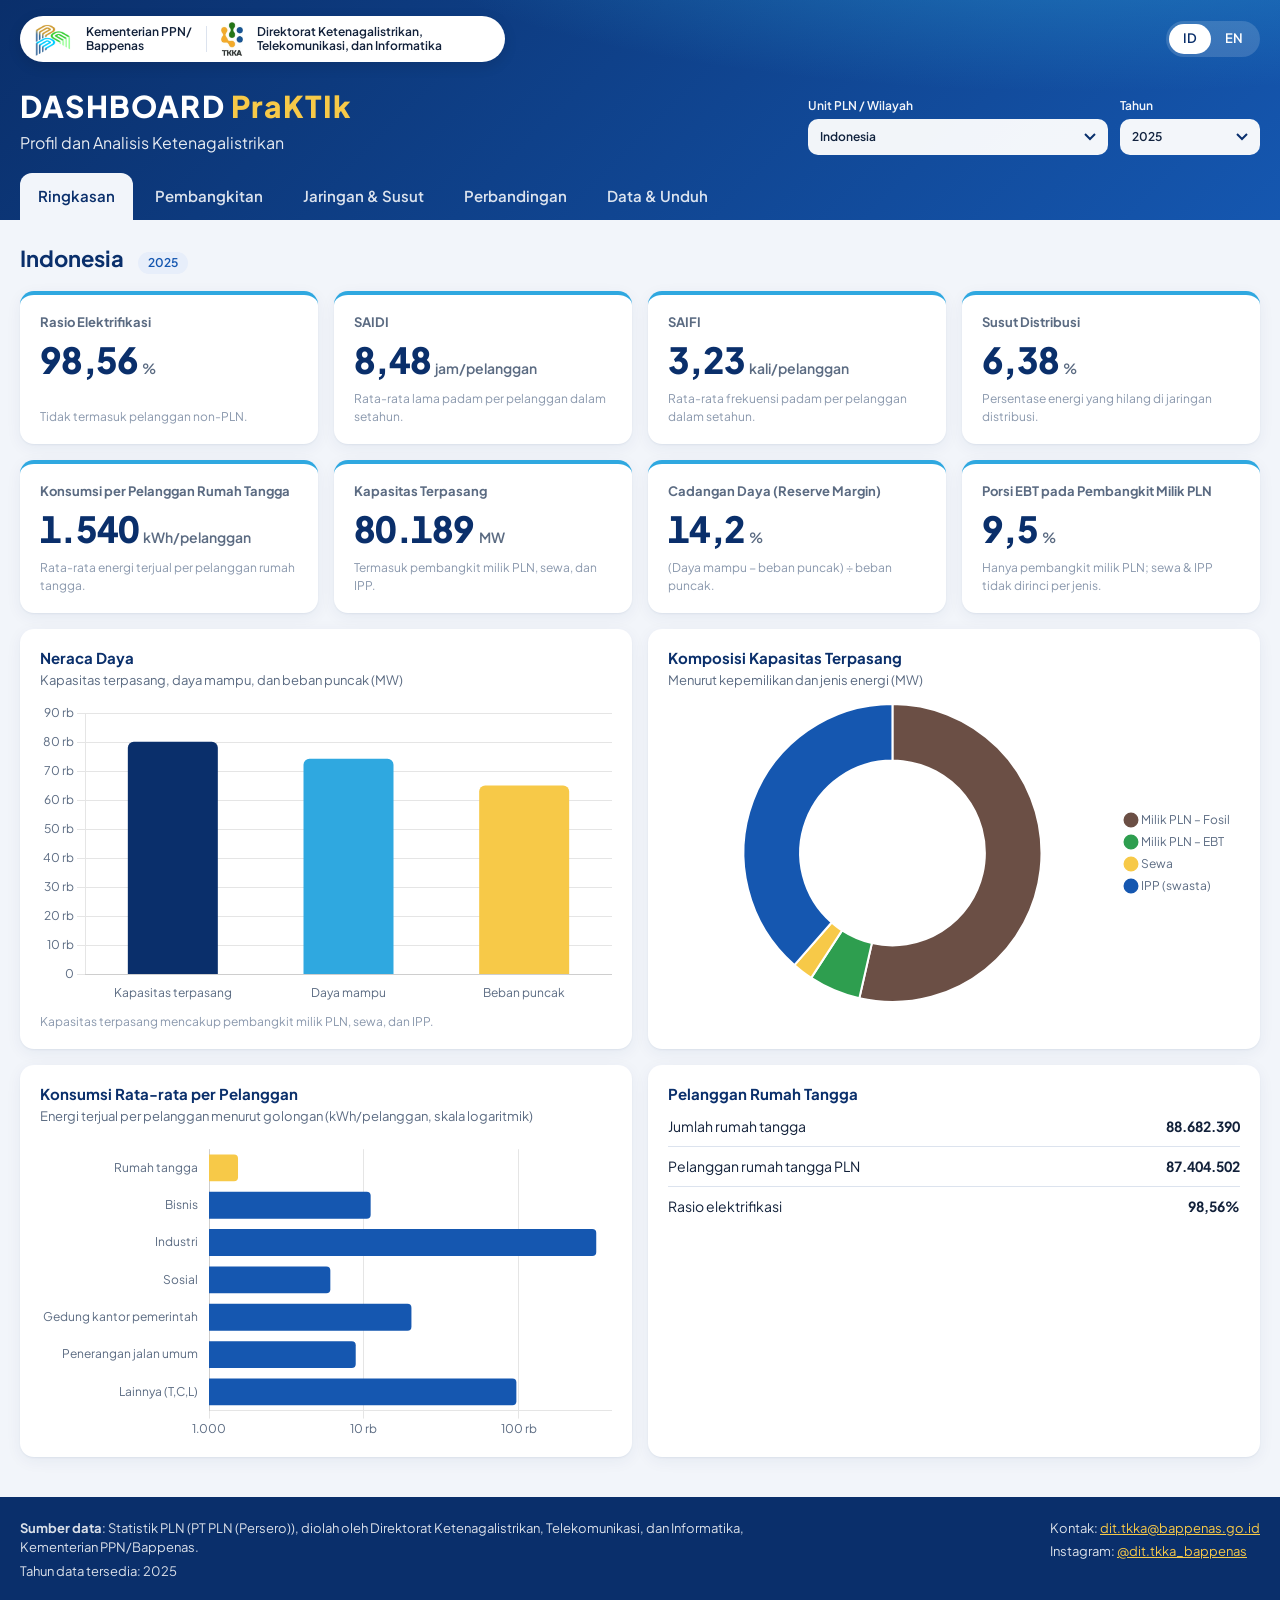
==== index.html @ ed3dcbb4 "Initial dashboard: static rebuild of PraKTIk electricity dashboard Co-Authored-By: Claude Opus 5.5 <" ====
<!doctype html>
<html lang="id">
<head>
  <meta charset="utf-8">
  <meta name="viewport" content="width=device-width, initial-scale=1">
  <title>Dashboard PraKTIk — Profil Ketenagalistrikan</title>
  <meta name="description" content="Dashboard PraKTIk: profil dan analisis ketenagalistrikan Indonesia, Direktorat Ketenagalistrikan, Telekomunikasi, dan Informatika, Kementerian PPN/Bappenas.">
  <link rel="icon" type="image/png" href="assets/img/logo-bappenas-emblem.png">
  <link rel="preconnect" href="https://fonts.googleapis.com">
  <link rel="preconnect" href="https://fonts.gstatic.com" crossorigin>
  <link href="https://fonts.googleapis.com/css2?family=Plus+Jakarta+Sans:wght@400;500;600;700;800&display=swap" rel="stylesheet">
  <link rel="stylesheet" href="assets/css/style.css">
</head>
<body>
  <header class="site-header">
    <div class="wrap">
      <div class="topbar">
        <a class="brand-pill" href="https://www.bappenas.go.id" target="_blank" rel="noopener">
          <img src="assets/img/logo-bappenas-emblem.png" alt="Logo Kementerian PPN/Bappenas">
          <span class="org">Kementerian PPN/<br>Bappenas</span>
          <span class="sep" aria-hidden="true"></span>
          <img src="assets/img/logo-tkka.png" alt="Logo Direktorat TKKA">
          <span class="org" data-i18n="directorate">Direktorat Ketenagalistrikan, Telekomunikasi, dan Informatika</span>
        </a>
        <div class="lang-toggle" role="group" aria-label="Bahasa / Language">
          <button type="button" data-lang="id" aria-pressed="true">ID</button>
          <button type="button" data-lang="en" aria-pressed="false">EN</button>
        </div>
      </div>

      <div class="hero">
        <div>
          <h1>DASHBOARD <span>PraKTIk</span></h1>
          <p data-i18n="subtitle">Profil dan Analisis Ketenagalistrikan</p>
        </div>
        <div class="filters">
          <label><span data-i18n="unit">Unit PLN / Wilayah</span>
            <select id="unitSelect" disabled></select>
          </label>
          <label><span data-i18n="year">Tahun</span>
            <select id="yearSelect" disabled></select>
          </label>
        </div>
      </div>

      <nav class="tabs" role="tablist" aria-label="Menu">
        <button role="tab" data-tab="summary" aria-selected="true" data-i18n="tab_summary">Ringkasan</button>
        <button role="tab" data-tab="generation" aria-selected="false" data-i18n="tab_generation">Pembangkitan</button>
        <button role="tab" data-tab="network" aria-selected="false" data-i18n="tab_network">Jaringan &amp; Susut</button>
        <button role="tab" data-tab="compare" aria-selected="false" data-i18n="tab_compare">Perbandingan</button>
        <button role="tab" data-tab="data" aria-selected="false" data-i18n="tab_data">Data &amp; Unduh</button>
      </nav>
    </div>
  </header>

  <main>
    <div class="wrap">
      <div id="banners"></div>
      <div id="loader" class="loader"><div class="spinner"></div><span data-i18n="loading">Memuat data…</span></div>
      <div id="view" hidden></div>
    </div>
  </main>

  <footer>
    <div class="wrap">
      <div>
        <p><b data-i18n="source_label">Sumber data</b>: <span id="sourceText"></span></p>
        <p id="yearsText"></p>
      </div>
      <div>
        <p><span data-i18n="contact">Kontak</span>: <a id="contactEmail" href="#"></a></p>
        <p>Instagram: <a id="contactIg" href="#" target="_blank" rel="noopener"></a></p>
      </div>
    </div>
  </footer>

  <script src="assets/vendor/read-excel-file.min.js"></script>
  <script src="assets/vendor/chart.umd.min.js"></script>
  <script src="assets/js/config.js"></script>
  <script src="assets/js/i18n.js"></script>
  <script src="assets/js/data.js"></script>
  <script src="assets/js/app.js"></script>
</body>
</html>
---- assets/css/style.css ----
/* Dashboard PraKTIk — gaya tampilan */
:root {
  --navy: #0a2f6b;
  --blue: #1557b0;
  --sky: #2fa8e0;
  --yellow: #f7c948;
  --green: #2e9e4f;
  --gold: #c9992f;

  --bg: #f2f5fa;
  --card: #ffffff;
  --ink: #12213a;
  --muted: #5b6b82;
  --faint: #8a98ad;
  --border: #dce3ee;
  --good: #1e8e4e;
  --bad: #c8382a;
  --good-bg: #e6f5ec;
  --bad-bg: #fbeae7;
  --radius: 14px;
  --shadow: 0 1px 2px rgba(10, 47, 107, 0.06), 0 4px 16px rgba(10, 47, 107, 0.06);
  --font: "Plus Jakarta Sans", system-ui, -apple-system, "Segoe UI", Roboto, sans-serif;
}

* { box-sizing: border-box; }
html { -webkit-text-size-adjust: 100%; }
body {
  margin: 0;
  background: var(--bg);
  color: var(--ink);
  font-family: var(--font);
  font-size: 15px;
  line-height: 1.5;
}
a { color: var(--blue); }
button, select { font: inherit; color: inherit; }
.visually-hidden { position: absolute !important; width: 1px; height: 1px; overflow: hidden; clip: rect(0 0 0 0); white-space: nowrap; }

/* ---------- Header ---------- */
.site-header {
  background:
    radial-gradient(1200px 300px at 85% -40%, rgba(47, 168, 224, 0.55), transparent 60%),
    linear-gradient(135deg, var(--navy) 0%, var(--blue) 100%);
  color: #fff;
  padding: 16px 0 0;
}
.wrap { max-width: 1320px; margin: 0 auto; padding: 0 20px; }
.topbar { display: flex; align-items: center; justify-content: space-between; gap: 12px; flex-wrap: wrap; }
.brand-pill {
  display: flex; align-items: center; gap: 14px;
  background: #fff; color: var(--ink);
  border-radius: 999px; padding: 6px 18px 6px 10px;
  box-shadow: 0 4px 14px rgba(0, 0, 0, 0.12);
  text-decoration: none;
}
.brand-pill img { height: 34px; width: auto; display: block; }
.brand-pill .org { font-size: 12px; line-height: 1.2; font-weight: 600; max-width: 230px; }
.brand-pill .sep { width: 1px; align-self: stretch; background: var(--border); margin: 4px 0; }
.lang-toggle { display: inline-flex; background: rgba(255, 255, 255, 0.15); border-radius: 999px; padding: 3px; }
.lang-toggle button {
  border: 0; background: transparent; color: #fff; padding: 5px 14px; border-radius: 999px;
  cursor: pointer; font-weight: 600; font-size: 13px;
}
.lang-toggle button[aria-pressed="true"] { background: #fff; color: var(--navy); }

.hero { display: flex; justify-content: space-between; align-items: flex-end; gap: 20px; flex-wrap: wrap; padding: 22px 0 18px; }
.hero h1 { margin: 0; font-size: 30px; letter-spacing: 0.04em; font-weight: 800; }
.hero h1 span { color: var(--yellow); }
.hero p { margin: 2px 0 0; opacity: 0.9; font-size: 16px; }

.filters { display: flex; gap: 12px; flex-wrap: wrap; }
.filters label { display: flex; flex-direction: column; font-size: 12px; font-weight: 600; opacity: 0.95; gap: 4px; }
.filters select {
  min-width: 140px; max-width: 100%;
  border: 0; border-radius: 10px; padding: 9px 34px 9px 12px;
  background: #fff url("data:image/svg+xml,%3Csvg xmlns='http://www.w3.org/2000/svg' width='12' height='8'%3E%3Cpath d='M1 1l5 5 5-5' fill='none' stroke='%230a2f6b' stroke-width='2'/%3E%3C/svg%3E") no-repeat right 12px center;
  appearance: none; color: var(--ink); font-weight: 600; cursor: pointer;
}
#unitSelect { min-width: 300px; }

.tabs { display: flex; gap: 4px; overflow-x: auto; scrollbar-width: none; }
.tabs::-webkit-scrollbar { display: none; }
.tabs button {
  border: 0; background: transparent; color: rgba(255, 255, 255, 0.85);
  padding: 12px 18px; border-radius: 12px 12px 0 0; cursor: pointer; font-weight: 600; white-space: nowrap;
}
.tabs button:hover { color: #fff; background: rgba(255, 255, 255, 0.08); }
.tabs button[aria-selected="true"] { background: var(--bg); color: var(--navy); }

/* ---------- Main ---------- */
main { padding: 22px 0 40px; }
.context-line { display: flex; flex-wrap: wrap; align-items: baseline; gap: 6px 14px; margin-bottom: 16px; }
.context-line h2 { margin: 0; font-size: 22px; color: var(--navy); }
.context-line .meta { color: var(--muted); font-size: 14px; }
.chip { display: inline-block; font-size: 12px; font-weight: 600; padding: 2px 10px; border-radius: 999px; background: #e7eefa; color: var(--blue); }

.grid { display: grid; gap: 16px; }
.kpis { grid-template-columns: repeat(4, minmax(0, 1fr)); }
.cols-2 { grid-template-columns: repeat(2, minmax(0, 1fr)); }
.cols-3 { grid-template-columns: repeat(3, minmax(0, 1fr)); }
.span-2 { grid-column: span 2; }
.mt { margin-top: 16px; }

.card {
  background: var(--card); border-radius: var(--radius); box-shadow: var(--shadow);
  padding: 18px 20px; min-width: 0; position: relative;
}
.card h3 { margin: 0 0 2px; font-size: 15px; color: var(--navy); }
.card .sub { margin: 0 0 12px; color: var(--muted); font-size: 13px; }
.card .foot { margin: 10px 0 0; font-size: 12px; color: var(--faint); }

/* KPI card */
.kpi { display: flex; flex-direction: column; border-top: 4px solid var(--sky); }
.kpi.good { border-top-color: var(--good); }
.kpi.bad { border-top-color: var(--bad); }
.kpi .label { font-size: 13px; font-weight: 700; color: var(--muted); text-transform: none; }
.kpi .value { font-size: 36px; font-weight: 800; letter-spacing: -0.02em; line-height: 1.1; margin: 8px 0 2px; color: var(--navy); font-variant-numeric: tabular-nums; }
.kpi.good .value { color: var(--good); }
.kpi.bad .value { color: var(--bad); }
.kpi .unit { font-size: 14px; font-weight: 600; color: var(--muted); margin-left: 4px; letter-spacing: 0; }
.kpi .compare { font-size: 13px; color: var(--muted); display: flex; flex-wrap: wrap; gap: 6px; align-items: center; }
.kpi .badge { font-size: 11px; font-weight: 700; padding: 1px 8px; border-radius: 999px; }
.kpi.good .badge { background: var(--good-bg); color: var(--good); }
.kpi.bad .badge { background: var(--bad-bg); color: var(--bad); }
.kpi .note { margin-top: auto; padding-top: 8px; font-size: 12px; color: var(--faint); }
.kpi .alert { margin-top: 8px; font-size: 12px; background: #fff7e0; border-left: 3px solid var(--yellow); padding: 6px 8px; border-radius: 6px; color: #6b5200; }
.kpi .na { font-size: 15px; color: var(--faint); margin: 14px 0 6px; font-weight: 600; }

.chart-box { position: relative; height: 300px; }
.chart-box.tall { height: 420px; }
.chart-box.short { height: 240px; }

.empty {
  display: flex; align-items: center; justify-content: center; text-align: center;
  min-height: 160px; color: var(--faint); font-size: 14px; padding: 20px;
  border: 1.5px dashed var(--border); border-radius: 10px;
}

.stat-list { list-style: none; margin: 0; padding: 0; }
.stat-list li { display: flex; justify-content: space-between; gap: 12px; padding: 9px 0; border-bottom: 1px solid var(--border); font-size: 14px; }
.stat-list li:last-child { border-bottom: 0; }
.stat-list b { font-variant-numeric: tabular-nums; }

/* Compare tab */
.toolbar { display: flex; gap: 12px; flex-wrap: wrap; align-items: end; margin-bottom: 12px; }
.toolbar label { display: flex; flex-direction: column; font-size: 12px; font-weight: 600; color: var(--muted); gap: 4px; }
.toolbar select, .btn {
  border: 1px solid var(--border); border-radius: 10px; padding: 8px 12px; background: #fff; cursor: pointer;
}
.btn { font-weight: 600; color: var(--navy); text-decoration: none; display: inline-flex; gap: 6px; align-items: center; }
.btn:hover { border-color: var(--blue); }
.btn.primary { background: var(--blue); color: #fff; border-color: var(--blue); }

.map-placeholder {
  background: linear-gradient(135deg, #eef4fc, #f7fafd);
  border: 1.5px dashed #b9cbe6; border-radius: var(--radius); padding: 22px; color: var(--muted); font-size: 14px;
}
.map-placeholder h3 { color: var(--navy); }

/* Data tab */
.table-wrap { overflow: auto; max-height: 560px; border: 1px solid var(--border); border-radius: 10px; }
table.data { border-collapse: collapse; width: 100%; font-size: 13px; }
table.data th, table.data td { padding: 7px 10px; border-bottom: 1px solid var(--border); white-space: nowrap; }
table.data th { position: sticky; top: 0; background: #f6f8fc; text-align: left; font-weight: 700; color: var(--navy); z-index: 1; vertical-align: bottom; white-space: normal; min-width: 90px; }
table.data th small { display: block; color: var(--faint); font-weight: 500; }
table.data td.num { text-align: right; font-variant-numeric: tabular-nums; }
table.data tr.total td { font-weight: 700; background: #f3f7ff; }
table.data tr.province td:first-child { padding-left: 24px; color: var(--muted); }
table.data tr.selected td { background: #fff7dc; }

/* Banners & loader */
.banner { border-radius: 10px; padding: 10px 14px; margin-bottom: 16px; font-size: 14px; }
.banner.warn { background: #fff7e0; border: 1px solid #f3dc8f; color: #6b5200; }
.banner.error { background: var(--bad-bg); border: 1px solid #f0c2bb; color: #7d1f15; }
.banner details summary { cursor: pointer; font-weight: 600; }
.loader { padding: 80px 0; text-align: center; color: var(--muted); }
.spinner { width: 36px; height: 36px; border: 4px solid #d6e2f5; border-top-color: var(--blue); border-radius: 50%; margin: 0 auto 12px; animation: spin 0.9s linear infinite; }
@keyframes spin { to { transform: rotate(360deg); } }

/* Footer */
footer { background: var(--navy); color: rgba(255, 255, 255, 0.85); font-size: 13px; padding: 22px 0; }
footer a { color: var(--yellow); }
footer .wrap { display: flex; justify-content: space-between; gap: 18px; flex-wrap: wrap; }
footer p { margin: 0 0 4px; max-width: 760px; }

/* ---------- Responsive ---------- */
@media (max-width: 1100px) {
  .kpis { grid-template-columns: repeat(2, minmax(0, 1fr)); }
  .cols-3 { grid-template-columns: repeat(2, minmax(0, 1fr)); }
}
@media (max-width: 760px) {
  .wrap { padding: 0 16px; }
  .cols-2, .cols-3 { grid-template-columns: minmax(0, 1fr); }
  .span-2 { grid-column: auto; }
  .hero h1 { font-size: 24px; }
  .filters, .filters label, .filters select, #unitSelect { width: 100%; min-width: 0; }
  .brand-pill .org { display: none; }
  .kpi .value { font-size: 30px; }
  .chart-box.tall { height: 520px; }
}
@media (max-width: 420px) {
  .kpis { grid-template-columns: minmax(0, 1fr); }
}
@media print {
  .tabs, .lang-toggle, .toolbar, footer { display: none; }
  .site-header { background: var(--navy); -webkit-print-color-adjust: exact; print-color-adjust: exact; }
}
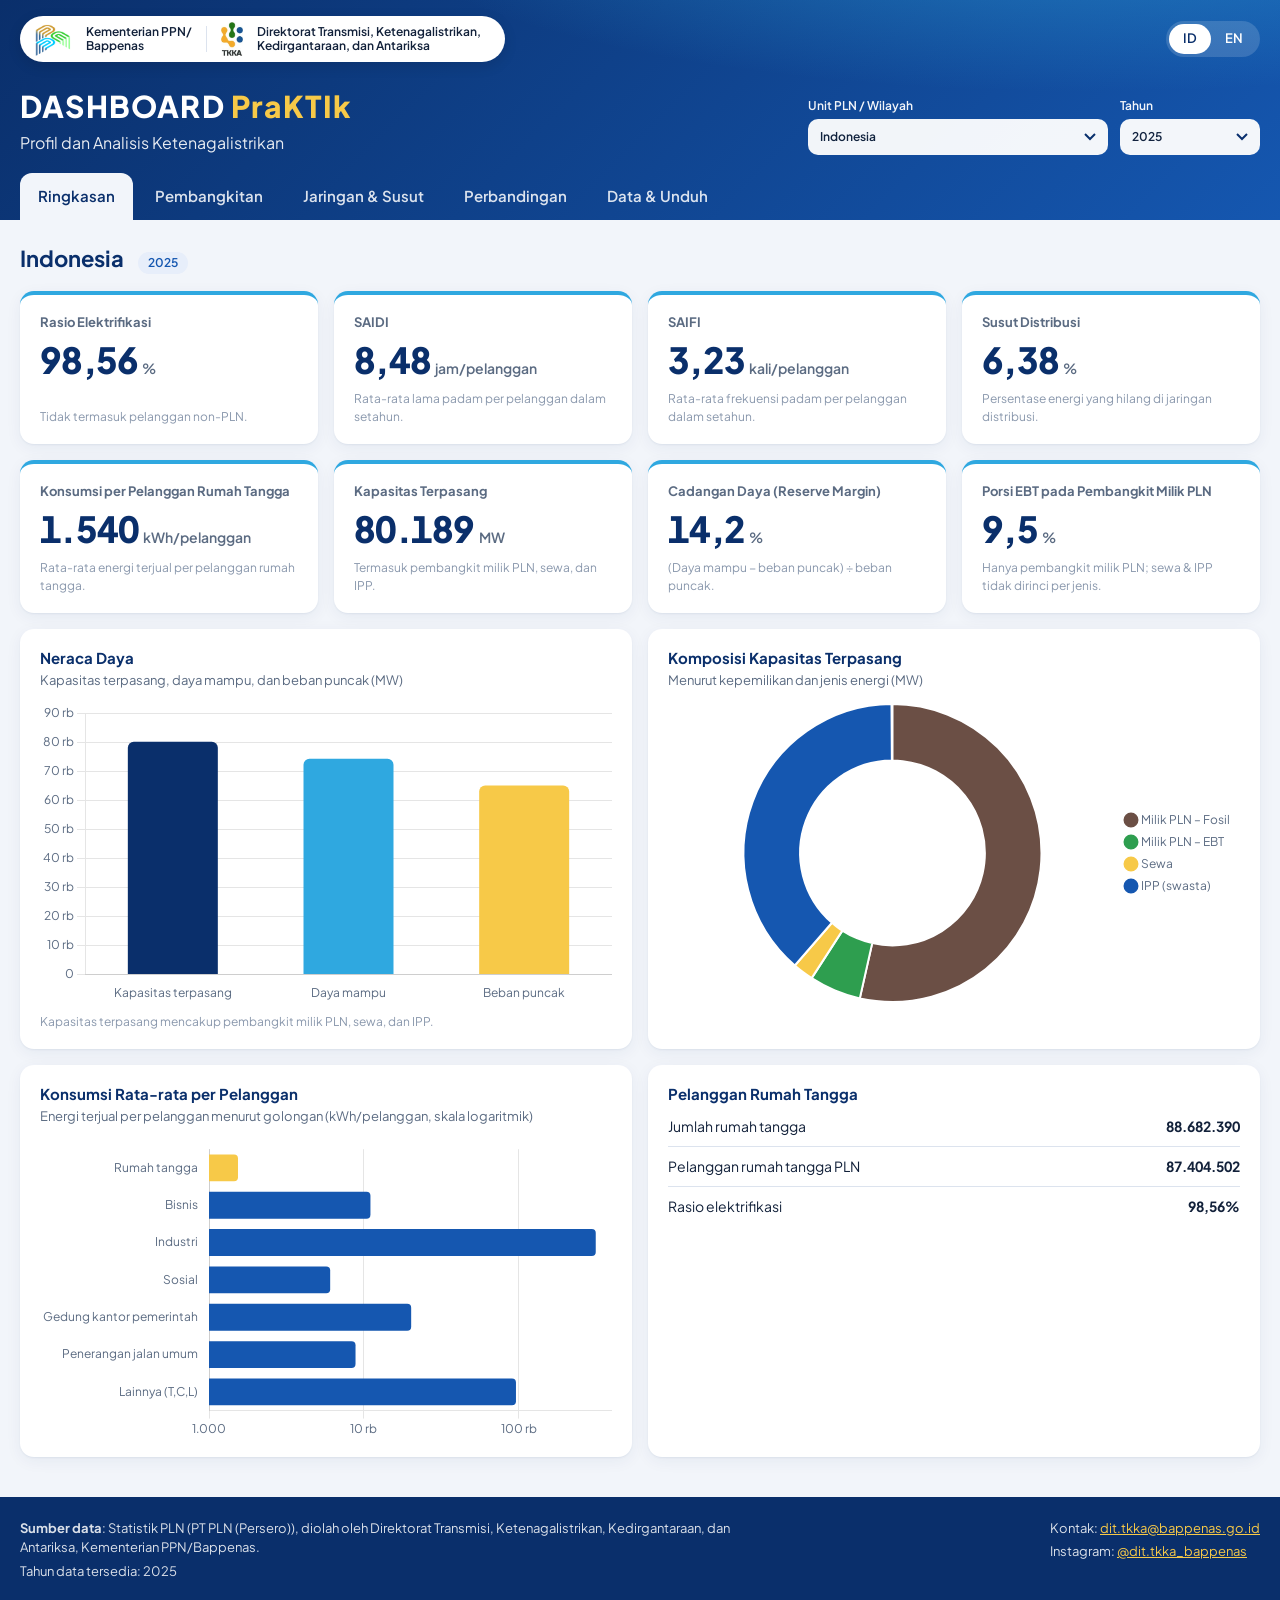
==== commit 4a9e19c4: "Correct directorate name: Transmisi, Ketenagalistrikan, Kedirgantaraan, dan Antariksa (TEA) Co-Autho" ====
--- a/index.html
+++ b/index.html
@@ -4,7 +4,7 @@
   <meta charset="utf-8">
   <meta name="viewport" content="width=device-width, initial-scale=1">
   <title>Dashboard PraKTIk — Profil Ketenagalistrikan</title>
-  <meta name="description" content="Dashboard PraKTIk: profil dan analisis ketenagalistrikan Indonesia, Direktorat Ketenagalistrikan, Telekomunikasi, dan Informatika, Kementerian PPN/Bappenas.">
+  <meta name="description" content="Dashboard PraKTIk: profil dan analisis ketenagalistrikan Indonesia, Direktorat Transmisi, Ketenagalistrikan, Kedirgantaraan, dan Antariksa, Kementerian PPN/Bappenas.">
   <link rel="icon" type="image/png" href="assets/img/logo-bappenas-emblem.png">
   <link rel="preconnect" href="https://fonts.googleapis.com">
   <link rel="preconnect" href="https://fonts.gstatic.com" crossorigin>
@@ -20,7 +20,7 @@
           <span class="org">Kementerian PPN/<br>Bappenas</span>
           <span class="sep" aria-hidden="true"></span>
           <img src="assets/img/logo-tkka.png" alt="Logo Direktorat TKKA">
-          <span class="org" data-i18n="directorate">Direktorat Ketenagalistrikan, Telekomunikasi, dan Informatika</span>
+          <span class="org" data-i18n="directorate">Direktorat Transmisi, Ketenagalistrikan, Kedirgantaraan, dan Antariksa</span>
         </a>
         <div class="lang-toggle" role="group" aria-label="Bahasa / Language">
           <button type="button" data-lang="id" aria-pressed="true">ID</button>
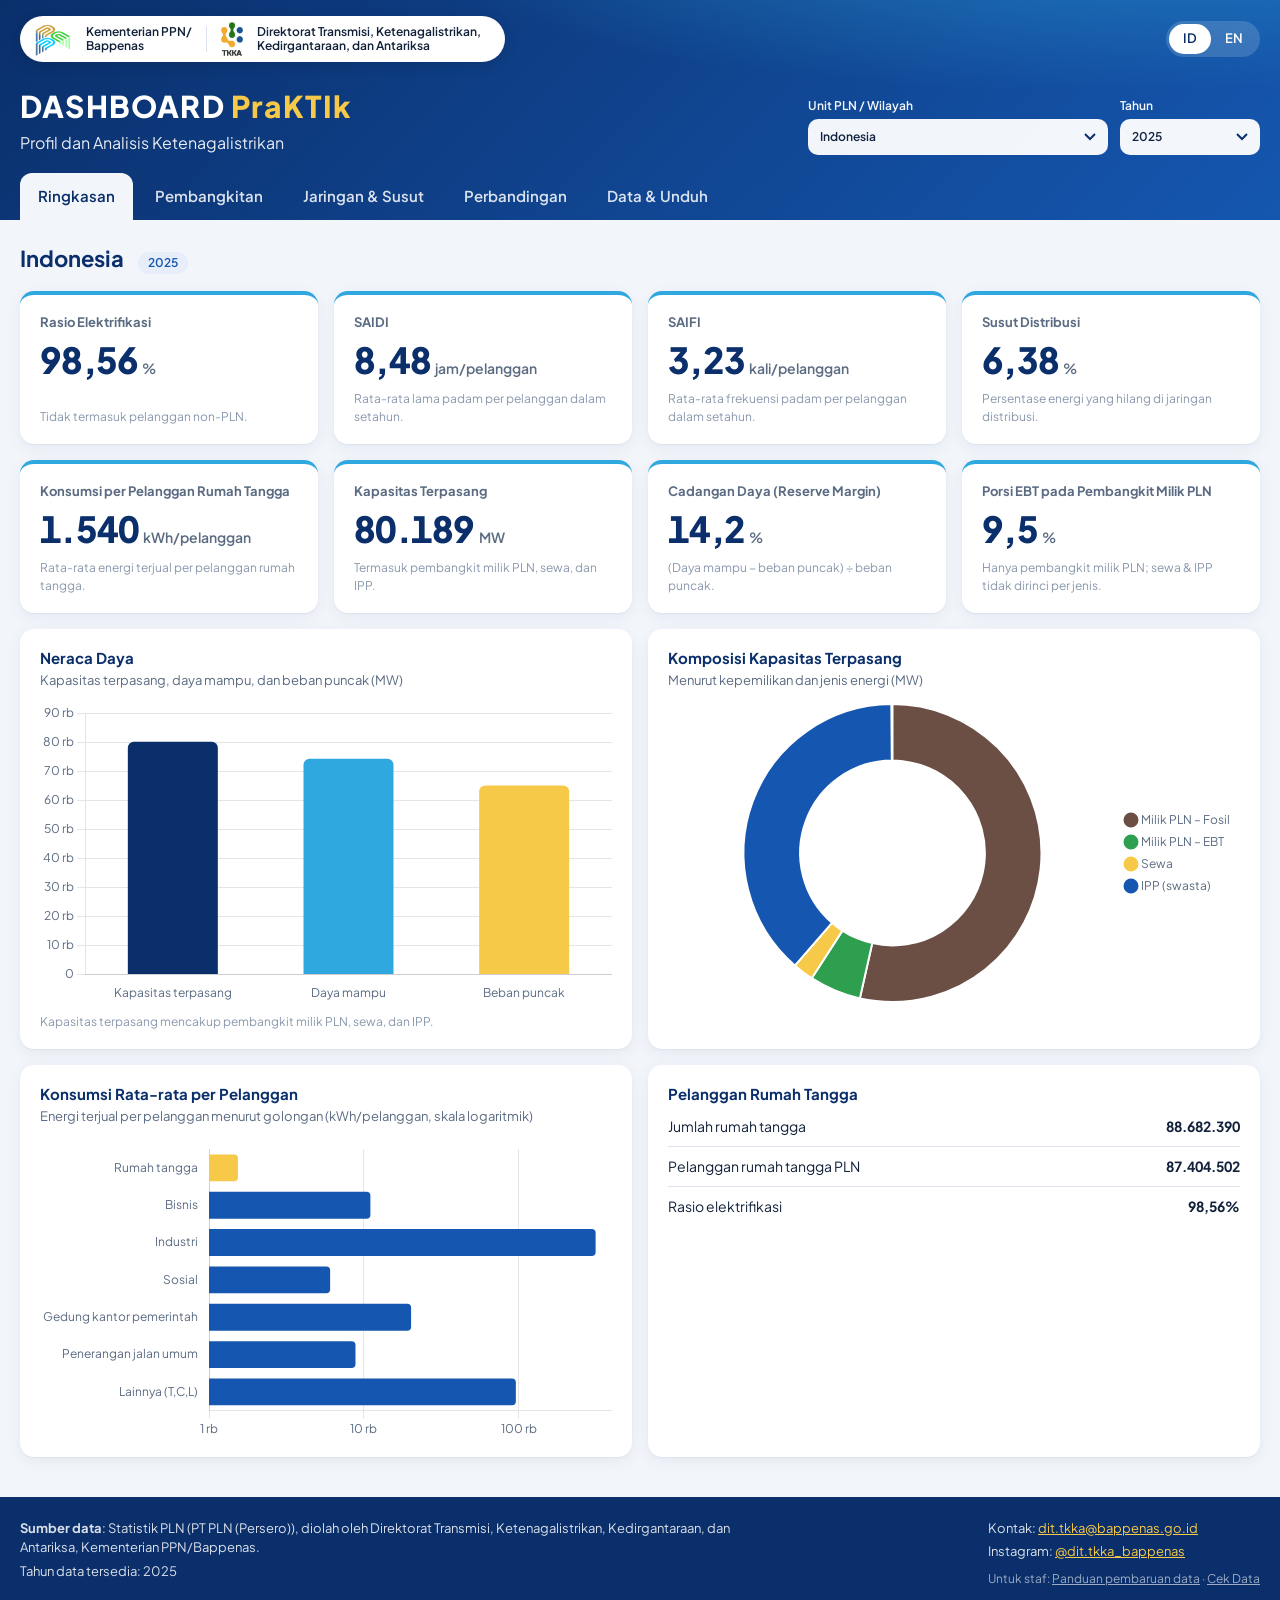
==== commit 5a6d65ae: "Staff footer links, consistent axis labels, robust data loading - Footer: discreet "Untuk staf" link" ====
--- a/index.html
+++ b/index.html
@@ -70,6 +70,7 @@
       <div>
         <p><span data-i18n="contact">Kontak</span>: <a id="contactEmail" href="#"></a></p>
         <p>Instagram: <a id="contactIg" href="#" target="_blank" rel="noopener"></a></p>
+        <p class="staff-links"><span data-i18n="for_staff">Untuk staf</span>: <a id="guideLink" href="#" target="_blank" rel="noopener" data-i18n="guide_link">Panduan pembaruan data</a> · <a id="checkerLink" href="cek-data.html" data-i18n="checker_link">Cek Data</a></p>
       </div>
     </div>
   </footer>
--- a/assets/css/style.css
+++ b/assets/css/style.css
@@ -182,6 +182,8 @@
 footer a { color: var(--yellow); }
 footer .wrap { display: flex; justify-content: space-between; gap: 18px; flex-wrap: wrap; }
 footer p { margin: 0 0 4px; max-width: 760px; }
+footer .staff-links { margin-top: 8px; font-size: 12px; opacity: 0.7; }
+footer .staff-links a { color: inherit; text-decoration: underline; }
 
 /* ---------- Responsive ---------- */
 @media (max-width: 1100px) {
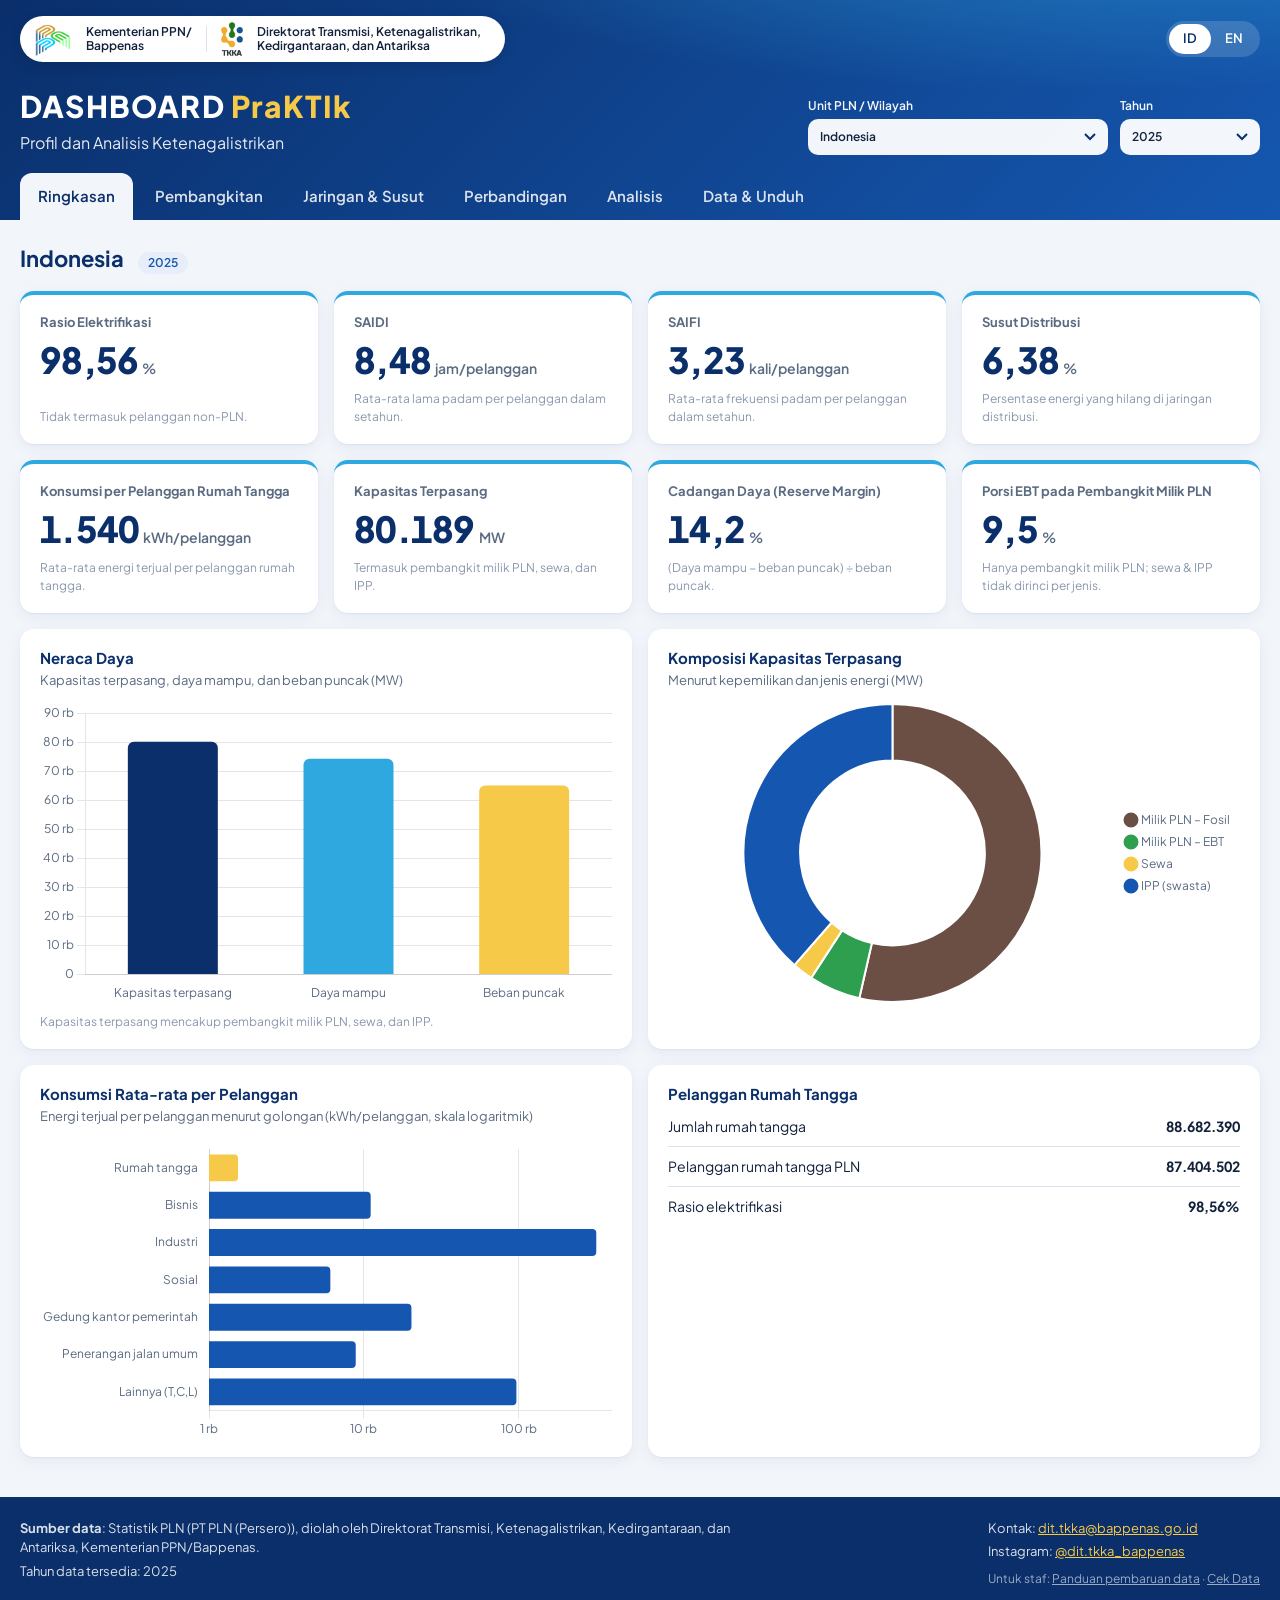
==== commit 3ef1f625: "Add Analisis tab (two-indicator scatter, between-year change) and sample data - New "Analisis" tab w" ====
--- a/index.html
+++ b/index.html
@@ -48,6 +48,7 @@
         <button role="tab" data-tab="generation" aria-selected="false" data-i18n="tab_generation">Pembangkitan</button>
         <button role="tab" data-tab="network" aria-selected="false" data-i18n="tab_network">Jaringan &amp; Susut</button>
         <button role="tab" data-tab="compare" aria-selected="false" data-i18n="tab_compare">Perbandingan</button>
+        <button role="tab" data-tab="analysis" aria-selected="false" data-i18n="tab_analysis">Analisis</button>
         <button role="tab" data-tab="data" aria-selected="false" data-i18n="tab_data">Data &amp; Unduh</button>
       </nav>
     </div>
--- a/assets/css/style.css
+++ b/assets/css/style.css
@@ -185,6 +185,19 @@
 footer .staff-links { margin-top: 8px; font-size: 12px; opacity: 0.7; }
 footer .staff-links a { color: inherit; text-decoration: underline; }
 
+/* ---------- Analisis ---------- */
+.seg { display: inline-flex; background: #e7eefa; border-radius: 999px; padding: 3px; margin-bottom: 14px; }
+.seg button { border: 0; background: transparent; color: var(--blue); font: inherit; font-size: 14px; font-weight: 600; padding: 7px 16px; border-radius: 999px; cursor: pointer; }
+.seg button[aria-pressed="true"] { background: var(--navy); color: #fff; }
+.toolbar.checks { gap: 18px; margin-top: -4px; }
+.toolbar label.check { flex-direction: row; align-items: center; gap: 6px; font-weight: 500; cursor: pointer; }
+.toolbar label.check.off { opacity: 0.45; cursor: not-allowed; }
+.card h3.mt { margin-top: 22px; }
+.chart-box.xy { height: 520px; }
+.stat { margin: 10px 0 0; font-size: 14px; color: var(--navy); }
+.banner.demo { background: #fde9ef; border: 1px solid #f3b6c7; color: #7a1636; }
+.banner.demo a { color: inherit; font-weight: 600; }
+
 /* ---------- Responsive ---------- */
 @media (max-width: 1100px) {
   .kpis { grid-template-columns: repeat(2, minmax(0, 1fr)); }
@@ -199,6 +212,7 @@
   .brand-pill .org { display: none; }
   .kpi .value { font-size: 30px; }
   .chart-box.tall { height: 520px; }
+  .chart-box.xy { height: 420px; }
 }
 @media (max-width: 420px) {
   .kpis { grid-template-columns: minmax(0, 1fr); }
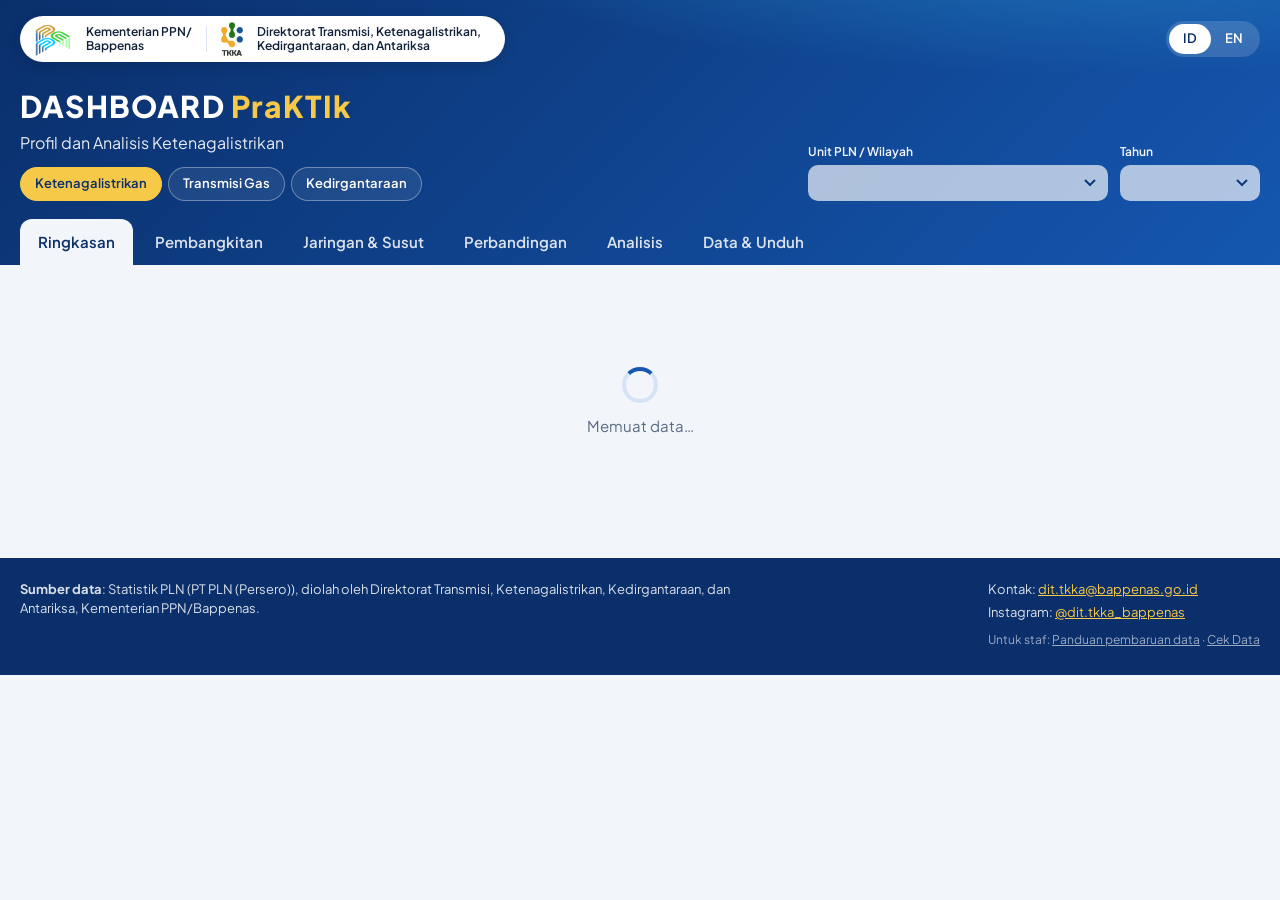
==== commit 9c63362b: "Multi-sector dashboard: electricity 2014–2025, gas transmission, air transport - Sector switch (Kete" ====
--- a/index.html
+++ b/index.html
@@ -3,8 +3,8 @@
 <head>
   <meta charset="utf-8">
   <meta name="viewport" content="width=device-width, initial-scale=1">
-  <title>Dashboard PraKTIk — Profil Ketenagalistrikan</title>
-  <meta name="description" content="Dashboard PraKTIk: profil dan analisis ketenagalistrikan Indonesia, Direktorat Transmisi, Ketenagalistrikan, Kedirgantaraan, dan Antariksa, Kementerian PPN/Bappenas.">
+  <title>Dashboard PraKTIk</title>
+  <meta name="description" content="Dashboard PraKTIk: profil dan analisis ketenagalistrikan, transmisi gas, dan kedirgantaraan Indonesia, Direktorat Transmisi, Ketenagalistrikan, Kedirgantaraan, dan Antariksa, Kementerian PPN/Bappenas.">
   <link rel="icon" type="image/png" href="assets/img/logo-bappenas-emblem.png">
   <link rel="preconnect" href="https://fonts.googleapis.com">
   <link rel="preconnect" href="https://fonts.gstatic.com" crossorigin>
@@ -31,7 +31,8 @@
       <div class="hero">
         <div>
           <h1>DASHBOARD <span>PraKTIk</span></h1>
-          <p data-i18n="subtitle">Profil dan Analisis Ketenagalistrikan</p>
+          <p id="subtitle">Profil dan Analisis Ketenagalistrikan</p>
+          <nav class="sector-switch" id="sectorNav" aria-label="Sektor / Sector"></nav>
         </div>
         <div class="filters">
           <label><span data-i18n="unit">Unit PLN / Wilayah</span>
@@ -43,14 +44,7 @@
         </div>
       </div>
 
-      <nav class="tabs" role="tablist" aria-label="Menu">
-        <button role="tab" data-tab="summary" aria-selected="true" data-i18n="tab_summary">Ringkasan</button>
-        <button role="tab" data-tab="generation" aria-selected="false" data-i18n="tab_generation">Pembangkitan</button>
-        <button role="tab" data-tab="network" aria-selected="false" data-i18n="tab_network">Jaringan &amp; Susut</button>
-        <button role="tab" data-tab="compare" aria-selected="false" data-i18n="tab_compare">Perbandingan</button>
-        <button role="tab" data-tab="analysis" aria-selected="false" data-i18n="tab_analysis">Analisis</button>
-        <button role="tab" data-tab="data" aria-selected="false" data-i18n="tab_data">Data &amp; Unduh</button>
-      </nav>
+      <nav class="tabs" id="tabs" role="tablist" aria-label="Menu"></nav>
     </div>
   </header>
 
@@ -82,5 +76,8 @@
   <script src="assets/js/i18n.js"></script>
   <script src="assets/js/data.js"></script>
   <script src="assets/js/app.js"></script>
+  <script src="assets/js/sektor-umum.js"></script>
+  <script src="assets/js/sektor-gas.js"></script>
+  <script src="assets/js/sektor-udara.js"></script>
 </body>
 </html>
--- a/assets/css/style.css
+++ b/assets/css/style.css
@@ -78,6 +78,15 @@
 }
 #unitSelect { min-width: 300px; }
 
+.grid.kpis.six { grid-template-columns: repeat(3, minmax(0, 1fr)); }
+/* Pilihan sektor */
+.sector-switch { display: flex; gap: 6px; flex-wrap: wrap; margin-top: 12px; }
+.sector-switch button {
+  border: 1px solid rgba(255, 255, 255, 0.35); background: rgba(255, 255, 255, 0.08); color: #fff; font: inherit; font-size: 13px;
+  font-weight: 600; padding: 6px 14px; border-radius: 999px; cursor: pointer;
+}
+.sector-switch button:hover { background: rgba(255, 255, 255, 0.18); }
+.sector-switch button[aria-pressed="true"] { background: var(--yellow); border-color: var(--yellow); color: var(--navy); }
 .tabs { display: flex; gap: 4px; overflow-x: auto; scrollbar-width: none; }
 .tabs::-webkit-scrollbar { display: none; }
 .tabs button {
@@ -195,12 +204,23 @@
 .card h3.mt { margin-top: 22px; }
 .chart-box.xy { height: 520px; }
 .stat { margin: 10px 0 0; font-size: 14px; color: var(--navy); }
-.banner.demo { background: #fde9ef; border: 1px solid #f3b6c7; color: #7a1636; }
-.banner.demo a { color: inherit; font-weight: 600; }
+
+/* Catatan kualitas data, nama unit di laporan */
+details.quality { background: #f4f7fb; border: 1px solid #dfe7f2; border-radius: 10px; padding: 10px 14px; font-size: 13px; }
+details.quality summary { cursor: pointer; font-weight: 600; color: var(--navy); }
+details.quality ul { margin: 6px 0 0; padding-left: 18px; }
+details.quality li { margin-bottom: 6px; }
+details.quality i { color: var(--muted); }
+table.data small.reported { display: block; font-weight: 400; color: var(--faint); font-size: 11px; }
+.derived { color: var(--bad); font-weight: 700; cursor: help; }
+.kpi .flag { display: inline-block; margin-left: 6px; font-size: 11px; font-weight: 600; padding: 1px 8px; border-radius: 999px; background: #fff3cd; color: #6b5200; vertical-align: middle; }
+.search { border: 1px solid var(--border); border-radius: 8px; padding: 8px 12px; font: inherit; font-size: 14px; min-width: 220px; }
+.stat-list li small { color: var(--faint); margin-left: 6px; }
 
 /* ---------- Responsive ---------- */
 @media (max-width: 1100px) {
   .kpis { grid-template-columns: repeat(2, minmax(0, 1fr)); }
+  .grid.kpis.six { grid-template-columns: repeat(2, minmax(0, 1fr)); }
   .cols-3 { grid-template-columns: repeat(2, minmax(0, 1fr)); }
 }
 @media (max-width: 760px) {
@@ -216,6 +236,7 @@
 }
 @media (max-width: 420px) {
   .kpis { grid-template-columns: minmax(0, 1fr); }
+  .grid.kpis.six { grid-template-columns: minmax(0, 1fr); }
 }
 @media print {
   .tabs, .lang-toggle, .toolbar, footer { display: none; }
